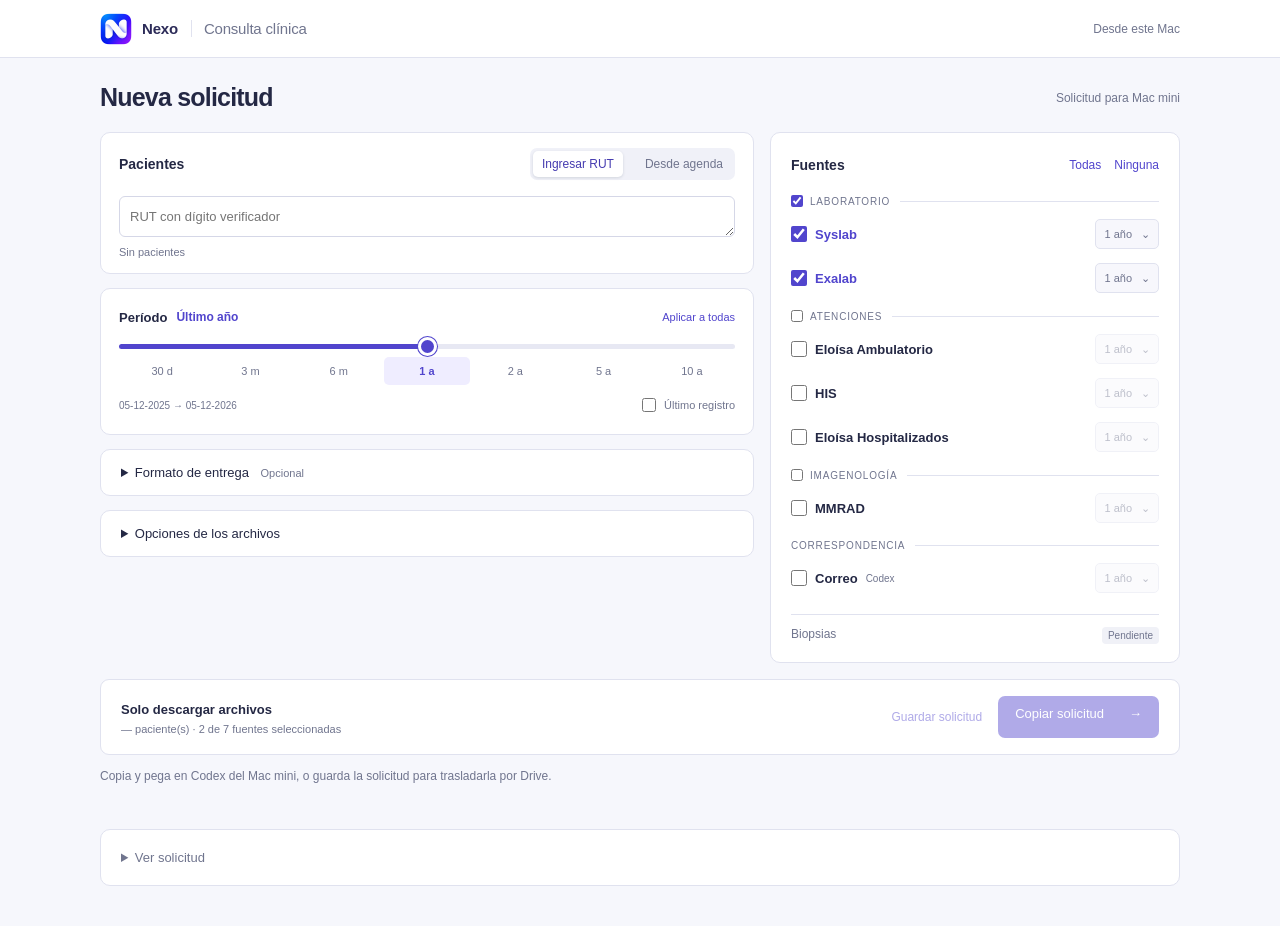
==== laboratorios-descargas/chrome-bridge/request/index.html @ 62f7bcb3 "Publicar Nexo: programa, doce skills y reserva de plantillas" ====
<!doctype html><html lang="es"><head><meta charset="utf-8"><meta name="viewport" content="width=device-width,initial-scale=1"><title>Nexo · Consulta clínica</title><link rel="icon" type="image/png" href="nexo.png"><link rel="stylesheet" href="local_app.css"><script src="clinical_catalog.js" defer></script><script src="request_form.js" defer></script><script src="request_packet.js" defer></script><script src="portable_app.js" defer></script><script src="agenda_core.js" defer></script><script src="agenda_ui.js" defer></script></head><body>
<header class="topbar"><a href="#" class="brand"><img src="nexo.png" width="32" height="32" alt=""> Nexo <b>Consulta clínica</b></a><span class="local-badge">Desde este Mac</span></header><main>
<div class="page-header"><h1>Nueva solicitud</h1><span class="local-badge">Solicitud para Mac mini</span></div>
<form id="request-form" autocomplete="off" novalidate><div class="form-content">
<section class="panel patient-panel"><div class="section-heading"><h2>Pacientes</h2><div class="patient-modes" aria-label="Origen de pacientes"><button type="button" data-patient-mode="manual" aria-pressed="true">Ingresar RUT</button><button type="button" data-patient-mode="agenda" aria-pressed="false">Desde agenda</button></div></div>
<div id="manual-patients"><label for="ruts" class="sr-only">Paciente</label><textarea id="ruts" name="ruts" rows="1" placeholder="RUT con dígito verificador" required spellcheck="false" aria-describedby="rut-status"></textarea></div>
<div id="agenda-panel" hidden><div class="agenda-controls"><label>Fecha de agenda<input id="agenda-date" type="date"></label><button id="agenda-load" type="button" class="text-button">Cargar agenda</button></div><small id="agenda-identity">Mi agenda · sesión de Eloísa de este equipo</small><p id="agenda-help" class="field-status">Abre este formulario desde la extensión de Chrome o actualiza el puente a versión 3.</p><p id="agenda-status" class="field-status" role="status" aria-live="polite"></p><div id="agenda-results" hidden><label class="agenda-select-all"><input id="agenda-all" type="checkbox">Seleccionar todos</label><div id="agenda-rows" class="agenda-rows"></div><button id="agenda-apply" type="button" class="text-button" disabled>Agregar seleccionados</button></div></div>
<span id="rut-status" class="field-status" role="status">Sin pacientes</span></section>
<section class="panel period-panel"><div class="section-heading"><h2>Período</h2><output id="period-label" for="period-range">Último año</output><button id="apply-period-all" class="text-button" type="button">Aplicar a todas</button></div><label class="sr-only" for="period-range">Período general</label><input type="range" id="period-range" min="0" max="6" step="1" value="3" aria-describedby="date-window"><div class="period-stops"><button type="button" data-period="0">30 d</button><button type="button" data-period="1">3 m</button><button type="button" data-period="2">6 m</button><button type="button" data-period="3">1 a</button><button type="button" data-period="4">2 a</button><button type="button" data-period="5">5 a</button><button type="button" data-period="6">10 a</button></div><div class="period-footer"><span id="date-window"></span><label class="latest-choice"><input type="checkbox" id="latest-only">Último registro</label></div><input type="hidden" name="period" value="1y"></section>
<details class="panel optional-delivery"><summary>Formato de entrega <span id="delivery-summary">Opcional</span></summary><label for="delivery-model" class="sr-only">Formato de entrega</label><select id="delivery-model" name="deliveryModel"><option value="documents">Solo descargar archivos</option><option value="epicrisis">Epicrisis</option><option value="telemedicina-reumatologia">Telemedicina · Reumatología</option><option value="telemedicina-gastroenterologia">Telemedicina · Gastroenterología</option><option value="evolucion-ambulatoria">Evolución · Eloísa ambulatoria</option><option value="evolucion-hospitalizados">Evolución · Hospitalizados</option><option value="custom">Libre</option></select><label id="custom-delivery" hidden><span class="sr-only">Describe la entrega</span><textarea name="deliveryInstructions" rows="3" maxlength="2000" placeholder="¿Qué necesitas recibir?"></textarea></label><p id="template-state" class="field-status" hidden>Plantilla pendiente</p></details>
<details class="panel file-options"><summary>Opciones de los archivos</summary><div class="checks"><label><input type="checkbox" name="merge">Agrupar PDF por paciente y fuente</label><label><input type="checkbox" name="patientMerge">Añadir PDF único por paciente</label></div></details>
</div>
<aside class="sources-panel panel" aria-labelledby="sources-title"><div class="section-heading"><h2 id="sources-title">Fuentes</h2><div><button type="button" id="select-all" class="text-button">Todas</button><button type="button" id="select-none" class="text-button">Ninguna</button></div></div><fieldset class="source-group"><legend><label><input type="checkbox" data-group="syslab,exalab" checked>Laboratorio</label></legend><div class="source-card" data-source-card="syslab">
<div class="source-line"><label class="source-name"><input type="checkbox" name="source" value="syslab" checked><strong>Syslab</strong></label><button class="source-period-button" type="button" data-period-toggle="syslab" aria-expanded="false" aria-controls="source-period-syslab"><span data-period-label="syslab">1 año</span><span aria-hidden="true">⌄</span></button></div>
<div class="source-period" id="source-period-syslab" hidden><input type="range" min="0" max="7" step="1" value="3" data-source-period="syslab" aria-label="Período Syslab"><button type="button" class="text-button" data-reset-period="syslab" hidden>Restablecer</button></div>
</div><div class="source-card" data-source-card="exalab">
<div class="source-line"><label class="source-name"><input type="checkbox" name="source" value="exalab" checked><strong>Exalab</strong></label><button class="source-period-button" type="button" data-period-toggle="exalab" aria-expanded="false" aria-controls="source-period-exalab"><span data-period-label="exalab">1 año</span><span aria-hidden="true">⌄</span></button></div>
<div class="source-period" id="source-period-exalab" hidden><input type="range" min="0" max="7" step="1" value="3" data-source-period="exalab" aria-label="Período Exalab"><button type="button" class="text-button" data-reset-period="exalab" hidden>Restablecer</button></div>
</div></fieldset><fieldset class="source-group"><legend><label><input type="checkbox" data-group="eloisa,his,rayen" >Atenciones</label></legend><div class="source-card" data-source-card="eloisa">
<div class="source-line"><label class="source-name"><input type="checkbox" name="source" value="eloisa" ><strong>Eloísa Ambulatorio</strong></label><button class="source-period-button" type="button" data-period-toggle="eloisa" aria-expanded="false" aria-controls="source-period-eloisa"><span data-period-label="eloisa">1 año</span><span aria-hidden="true">⌄</span></button></div>
<div class="source-period" id="source-period-eloisa" hidden><input type="range" min="0" max="7" step="1" value="3" data-source-period="eloisa" aria-label="Período Eloísa"><button type="button" class="text-button" data-reset-period="eloisa" hidden>Restablecer</button></div>
</div><details id="eloisa-options" class="content-options" hidden><summary>Contenido <span id="eloisa-content-summary"></span></summary><fieldset><legend class="sr-only">Contenido Eloísa Ambulatorio</legend><label><input type="checkbox" name="eloisaContent" value="medical" checked>Evoluciones médicas</label><label><input type="checkbox" name="eloisaContent" value="other">Otros profesionales</label><label><input type="checkbox" name="eloisaContent" value="prescriptions" checked>Recetas</label><label><input type="checkbox" name="eloisaContent" value="referrals" checked>Interconsultas</label><label><input type="checkbox" name="eloisaContent" value="attachments" checked>Documentos adjuntos</label></fieldset></details><p id="eloisa-content-error" class="field-error" hidden>Selecciona al menos un contenido.</p><input type="hidden" name="eloisaScope" value="medicos"><div class="source-card" data-source-card="his">
<div class="source-line"><label class="source-name"><input type="checkbox" name="source" value="his" ><strong>HIS</strong></label><button class="source-period-button" type="button" data-period-toggle="his" aria-expanded="false" aria-controls="source-period-his"><span data-period-label="his">1 año</span><span aria-hidden="true">⌄</span></button></div>
<div class="source-period" id="source-period-his" hidden><input type="range" min="0" max="7" step="1" value="3" data-source-period="his" aria-label="Período HIS"><button type="button" class="text-button" data-reset-period="his" hidden>Restablecer</button></div>
</div><div class="source-card" data-source-card="rayen">
<div class="source-line"><label class="source-name"><input type="checkbox" name="source" value="rayen" ><strong>Eloísa Hospitalizados</strong></label><button class="source-period-button" type="button" data-period-toggle="rayen" aria-expanded="false" aria-controls="source-period-rayen"><span data-period-label="rayen">1 año</span><span aria-hidden="true">⌄</span></button></div>
<div class="source-period" id="source-period-rayen" hidden><input type="range" min="0" max="7" step="1" value="3" data-source-period="rayen" aria-label="Período Eloísa Hospitalizados"><button type="button" class="text-button" data-reset-period="rayen" hidden>Restablecer</button></div>
</div><details id="rayen-options" class="content-options" hidden><summary>Contenido <span id="rayen-content-summary"></span></summary><fieldset><legend class="sr-only">Contenido Eloísa Hospitalizados</legend><label><input type="checkbox" name="rayenContent" value="epicrisis" checked>Epicrisis médica</label><label><input type="checkbox" name="rayenContent" value="record">Ficha clínica completa</label></fieldset></details><p id="rayen-content-error" class="field-error" hidden>Selecciona al menos un contenido.</p></fieldset><fieldset class="source-group"><legend><label><input type="checkbox" data-group="mmrad" >Imagenología</label></legend><div class="source-card" data-source-card="mmrad">
<div class="source-line"><label class="source-name"><input type="checkbox" name="source" value="mmrad" ><strong>MMRAD</strong></label><button class="source-period-button" type="button" data-period-toggle="mmrad" aria-expanded="false" aria-controls="source-period-mmrad"><span data-period-label="mmrad">1 año</span><span aria-hidden="true">⌄</span></button></div>
<div class="source-period" id="source-period-mmrad" hidden><input type="range" min="0" max="7" step="1" value="3" data-source-period="mmrad" aria-label="Período MMRAD"><button type="button" class="text-button" data-reset-period="mmrad" hidden>Restablecer</button></div>
</div></fieldset><fieldset id="mmrad-options" disabled hidden><legend class="sr-only">MMRAD: qué descargar</legend><label><input type="checkbox" name="mmradReports" checked>Informes TAC</label><label><input type="checkbox" name="mmradRadiographs" checked>Radiografías</label><small>Ecocardiograma: informe en adjuntos de Eloísa.</small></fieldset><p id="mmrad-error" class="field-error" hidden>Selecciona un tipo de descarga MMRAD.</p><fieldset class="source-group"><legend>Correspondencia</legend><div class="source-card" data-source-card="email"><div class="source-line"><label class="source-name"><input type="checkbox" name="source" value="email"><strong>Correo</strong><span class="mode-tag">Codex</span></label><button class="source-period-button" type="button" data-period-toggle="email" aria-expanded="false" aria-controls="source-period-email"><span data-period-label="email">1 año</span><span aria-hidden="true">⌄</span></button></div><div class="source-period" id="source-period-email" hidden><input type="range" min="0" max="7" step="1" value="3" data-source-period="email" aria-label="Período Correo"><button type="button" class="text-button" data-reset-period="email" hidden>Restablecer</button></div><small id="email-account" hidden>daniel.opazo@hospitalhangaroa.cl</small></div></fieldset><div class="upcoming-source"><span>Biopsias</span><span>Pendiente</span></div></aside>
<div class="request-summary"><div><strong id="summary-delivery">Solo descargar archivos</strong><p><span id="summary-patients">—</span> paciente(s) · <span id="source-count">2 de 7 fuentes seleccionadas</span></p><div id="summary-periods"></div></div><p id="form-error" class="field-error" role="alert" hidden></p><button id="new-request" type="button" class="text-button" hidden>Nuevo pedido</button><div class="portable-actions"><button type="button" class="text-button" id="save-request" disabled>Guardar solicitud</button><button id="run" type="submit" disabled>Copiar solicitud <span aria-hidden="true">→</span></button></div></div>
<div hidden><span id="summary-period"></span><div id="summary-sources"></div><span id="summary-images"></span><span id="bridge-status"></span><span id="extension-path"></span></div>
</form>
<p class="portable-note">Copia y pega en Codex del Mac mini, o guarda la solicitud para trasladarla por Drive.</p>
<p id="copy-status" role="status" aria-live="polite"></p>
<details id="request-preview" class="panel portable-output"><summary>Ver solicitud</summary><textarea id="request-text" rows="8" readonly aria-label="Solicitud para Codex"></textarea></details>
</main></body></html>
---- laboratorios-descargas/chrome-bridge/request/local_app.css ----
:root{font-family:-apple-system,BlinkMacSystemFont,"Segoe UI",sans-serif;color:#242844;background:#f6f7fc;--accent:#5145cd;--line:#e0e2ef;--muted:#70758e;--danger:#a73232}*{box-sizing:border-box}[hidden]{display:none!important}body{margin:0}a{color:var(--accent);text-decoration:none}button,input,select,textarea{font:inherit}button,a,input,select,textarea,summary{-webkit-tap-highlight-color:transparent}button,summary{cursor:pointer}button:disabled{opacity:.45;cursor:default}:focus-visible{outline:3px solid #a7a0f4;outline-offset:3px}.sr-only{position:absolute;width:1px;height:1px;margin:-1px;padding:0;clip:rect(0,0,0,0);overflow:hidden;white-space:nowrap;border:0}.topbar{height:58px;border-bottom:1px solid var(--line);background:#fff;display:flex;align-items:center;justify-content:space-between;padding:0 max(22px,calc((100% - 1080px)/2));font-size:13px}.brand{display:flex;align-items:center;gap:10px;font-weight:700}.brand>img{display:block;width:32px;height:32px;flex-shrink:0}.brand{color:#2c2b58;font-size:15px;letter-spacing:-.2px}.brand>b{border-left:1px solid var(--line);margin-left:3px;padding-left:12px;font-weight:450;color:var(--muted)}main{max-width:1080px;margin:auto;padding:25px 0 40px}.page-header{display:flex;align-items:center;justify-content:space-between;margin-bottom:20px}h1{font-size:25px;letter-spacing:-.8px;margin:0;font-weight:650}h2,.section-title{font-size:14px;font-weight:650;margin:0;display:block}.local-badge{font-size:12px;color:var(--muted)}#request-form{display:grid;grid-template-columns:minmax(0,1fr) 410px;gap:16px;align-items:start}.form-content{display:grid;gap:14px}.panel{background:white;border:1px solid var(--line);border-radius:10px;padding:20px}.section-heading{display:flex;justify-content:space-between;align-items:center;gap:12px;margin-bottom:16px}.section-heading>div{display:flex;gap:13px}.text-button{background:none;border:0;color:var(--accent);padding:3px 0;font-size:12px;min-height:28px}.section-title{margin-bottom:13px}textarea,select,input:not([type=checkbox]):not([type=range]){width:100%;border:1px solid #d5d7e7;background:#fff;border-radius:6px;padding:10px;color:inherit;font-size:13px}textarea{resize:vertical;min-height:65px}select{min-height:40px}input[type=checkbox]{accent-color:var(--accent);width:16px;height:16px;margin:0;flex-shrink:0;cursor:pointer}.field-status{display:block;color:var(--muted);font-size:11px;margin-top:8px}.period-readout{display:flex;justify-content:space-between;gap:10px;font-size:13px}.period-readout output{font-weight:600}.period-readout span{font-size:11px;color:var(--muted)}input[type=range]{--range-fill:50%;appearance:none;display:block;width:100%;height:5px;margin:25px 0 16px;border-radius:8px;background:linear-gradient(to right,var(--accent) var(--range-fill),#e7e8f3 var(--range-fill));cursor:ew-resize}input[type=range]::-webkit-slider-thumb{appearance:none;width:19px;height:19px;border:3px solid #fff;border-radius:50%;background:var(--accent);box-shadow:0 0 0 1px var(--accent)}input[type=range]::-moz-range-thumb{width:13px;height:13px;border:3px solid #fff;border-radius:50%;background:var(--accent)}input[type=range]:disabled{opacity:.35;cursor:default}.period-stops{display:flex;justify-content:space-between;margin-bottom:15px;gap:5px}.period-stops button{font-size:11px;background:none;border:0;border-radius:5px;color:var(--muted);padding:6px 9px;min-height:30px}.period-stops button[aria-pressed=true]{background:#efedff;color:var(--accent);font-weight:650}.latest-choice,.checks label{display:flex;align-items:center;gap:8px;font-size:12px}.latest-choice{padding-top:12px;border-top:1px solid var(--line)}.sources-panel{padding:18px 20px}.source-group{border:0;border-top:1px solid var(--line);padding:5px 0 9px;margin:0;min-width:0}.source-group>legend{font-size:10px;text-transform:uppercase;letter-spacing:.8px;color:var(--muted);padding:0 10px 0 0}.source-group>legend label{display:flex;align-items:center;gap:7px}.source-group>legend input{width:12px;height:12px}.source-card{padding:8px 0 3px}.source-line{display:flex;align-items:center;justify-content:space-between;gap:12px}.source-name{display:flex;align-items:center;gap:8px;font-size:13px}.source-name strong{font-weight:600}.inherit{display:flex;align-items:center;gap:5px;color:var(--muted);font-size:10px}.inherit input{width:12px;height:12px}.source-period{display:flex;align-items:center;gap:15px;padding-left:24px;margin-top:4px}.source-period input{margin:9px 0 8px;height:3px;min-width:0}.source-period output{white-space:nowrap;min-width:56px;text-align:right;font-size:11px;color:var(--muted)}.source-period input::-webkit-slider-thumb{width:14px;height:14px;border-width:2px}.source-card:has(.source-name input:not(:checked)) .source-period{opacity:.55}.source-card:has(.source-name input:checked) strong{color:var(--accent)}.nested-option{display:block;margin:4px 0 5px 24px}.nested-option select{min-height:28px;padding:4px 8px;font-size:11px}#mmrad-options{border:0;padding:4px 0 0 24px;margin:0;display:flex;flex-wrap:wrap;gap:10px 14px}#mmrad-options label{display:flex;align-items:center;gap:6px;font-size:11px}#mmrad-options input{width:13px;height:13px}#mmrad-options small{display:block;width:100%;font-size:10px;color:var(--muted)}.file-options{margin-top:16px;padding-top:12px;border-top:1px solid var(--line)}summary{font-size:12px;color:var(--muted)}.checks{display:grid;gap:12px;margin-top:16px}.settings-panel{padding:14px 20px}.settings-panel details{margin:0}.grid{display:grid;grid-template-columns:1fr 1fr;gap:10px;margin:15px 0}.grid label{font-size:11px}.grid input{margin-top:5px}#credential-panel>label{display:flex;gap:8px;align-items:center;font-size:11px}#credential-panel button{margin-top:15px}.request-summary{grid-column:1/-1;border:1px solid var(--line);border-radius:9px;background:#fff;display:flex;justify-content:space-between;gap:16px;align-items:center;padding:16px 20px}.request-summary strong{font-size:13px;font-weight:600}.request-summary p{margin:5px 0 0;font-size:11px;color:var(--muted)}#summary-periods{font-size:11px;color:var(--muted);margin-top:5px;line-height:1.6}#summary-periods:empty{display:none}#run{border:0;border-radius:7px;background:var(--accent);color:white;min-height:42px;padding:10px 17px;display:flex;justify-content:space-between;gap:25px;white-space:nowrap;font-size:13px}.field-error,#error{color:var(--danger)!important;font-size:12px}.activity-area{margin-top:28px}.activity-area h2{font-size:14px}.activity-area section{margin:20px 0}.activity-area button,#credential-panel button{font-size:12px;border:1px solid #d5d7e7;border-radius:6px;padding:9px 12px;color:var(--accent);background:#f3f2fc}.activity-area button{margin:3px 3px 3px 0}#history{padding:0;list-style:none;font-size:12px;color:var(--muted)}#history button{display:block;width:100%;text-align:left;background:white;margin-bottom:7px;line-height:1.6}#result{background:white;border:1px solid var(--line);border-radius:10px;padding:20px}#state{margin-bottom:12px}#source-states,#files{font-size:12px;line-height:1.8;padding-left:20px}#files li{overflow-wrap:anywhere}#archive-state,#delivery-state{font-size:12px;color:var(--muted)}#delivery-result{border-top:1px solid var(--line);padding-top:8px;margin-top:14px}#delivery-prompt{display:block;margin-top:10px;font-size:11px}pre{white-space:pre-wrap;overflow-wrap:anywhere;max-height:260px;overflow:auto;font-size:11px}.hint{font-size:11px;color:var(--muted)}#detail-panel{margin-top:12px}
@media(max-width:1140px){main{padding:22px 22px 36px}#request-form{grid-template-columns:minmax(0,1fr) 370px}.period-readout{flex-wrap:wrap}}@media(max-width:760px){main{padding:20px 14px 30px}.topbar{padding:0 16px}.brand>b{font-size:12px}h1{font-size:22px}#request-form{grid-template-columns:1fr;gap:12px}.panel{padding:17px}.request-summary{flex-wrap:wrap;padding:16px}#run{width:100%;justify-content:space-between}.grid{grid-template-columns:1fr}.source-period input{height:5px;margin:13px 0}.source-period input::-webkit-slider-thumb{width:18px;height:18px}.source-card{padding-top:10px}.source-group>legend{font-size:11px}.source-name{font-size:14px}.inherit{font-size:12px}.inherit input{width:15px;height:15px}.local-badge{font-size:11px}.source-period output{font-size:12px}.text-button{min-height:32px}}

.source-period-button{display:flex;align-items:center;gap:9px;background:#f7f7fc;border:1px solid var(--line);border-radius:5px;padding:5px 8px;font-size:11px;color:var(--muted);white-space:nowrap;min-height:30px}.source-period-button.is-custom{color:var(--accent);border-color:#a9a0e9;background:#f0edff}.source-period-button[aria-expanded=true]>span:last-child{transform:rotate(180deg)}.source-period .text-button{white-space:nowrap;font-size:10px}.source-card{padding:7px 0}.source-group{padding-bottom:10px}.optional-delivery,.file-options{padding:15px 20px;margin:0}.optional-delivery>summary,.file-options>summary{font-size:13px;color:#242844}.optional-delivery>summary span{font-size:11px;color:var(--muted);margin-left:8px}.optional-delivery select{margin-top:15px}.source-period{gap:12px;padding-top:3px;padding-bottom:4px}@media(max-width:760px){.source-period-button{min-height:36px;font-size:12px}.source-period .text-button{font-size:11px;min-height:36px}}

/* Compact request controls, shared by the Mini and the portable Air form. */
.patient-panel{padding:15px 18px}.patient-panel .section-title{margin-bottom:8px}#ruts{min-height:39px;max-height:160px;line-height:19px;resize:vertical}.patient-panel .field-status{margin-top:5px}.period-panel{padding:14px 18px}.period-panel .section-heading{margin:0 0 7px;gap:9px}.period-panel h2{font-size:13px}.period-panel output{font-size:12px;font-weight:600;color:var(--accent);margin-right:auto}.period-panel .text-button{font-size:11px}.period-panel input[type=range]{margin:13px 0 8px}.period-stops{margin:0 0 5px;display:grid;grid-template-columns:repeat(7,minmax(0,1fr));gap:2px}.period-stops button{padding:5px 0;font-size:11px;min-height:28px;white-space:nowrap}.period-footer{display:flex;align-items:center;justify-content:space-between;gap:10px;flex-wrap:wrap;font-size:10px;color:var(--muted)}.period-footer .latest-choice{border:0;padding:0;font-size:11px;min-height:30px}.period-footer input{width:14px;height:14px}.settings-panel{padding:13px 18px}.settings-panel summary{font-size:12px}#history-panel>summary{font-size:13px}#history-panel{margin-bottom:20px}.portable-note{font-size:12px;color:var(--muted);margin:14px 0 0}.portable-actions{display:flex;align-items:center;gap:16px}.portable-output{margin-top:16px}.portable-output textarea{font-size:12px;line-height:1.5;min-height:200px}.portable-output>summary{font-size:13px}.portable-output textarea{margin-top:12px}#copy-status{min-height:18px;font-size:12px;color:var(--accent)}@media(max-width:760px){.period-panel{padding:14px}.period-panel .section-heading{gap:7px}.period-panel output{font-size:11px}.portable-actions{width:100%;flex-wrap:wrap}.portable-actions #run{width:auto;flex:1}.period-footer{gap:4px}}

/* Contenido opcional: oculto al iniciar, sin aumentar la densidad inicial. */
.content-options{margin:0 0 8px 29px;font-size:12px}.content-options summary{cursor:pointer;color:var(--muted,#65756c);padding:4px 0}.content-options summary span{font-size:11px;margin-left:6px;color:#89928d}.content-options fieldset{display:grid;gap:9px;border:0;padding:10px 0 5px;margin:0}.content-options label{display:flex;align-items:center;gap:8px;font-size:12px}.content-options small{font-size:11px;color:#65756c}.content-options input{margin:0}.optional-delivery textarea{margin-top:10px;resize:vertical;min-height:80px}#custom-delivery{display:block}.source-name strong{font-size:13px}.sources-panel .field-error{font-size:12px;margin:4px 0 8px 29px}#pending-reports{font-size:13px;padding-left:20px}

#email-account{display:block;overflow-wrap:anywhere;margin-top:5px;color:var(--muted)}
#email-account[hidden]{display:none}#receipt-panel{margin:18px 0}#receipts pre{white-space:pre-wrap;overflow-wrap:anywhere;font:12px/1.7 ui-monospace,monospace;padding:12px;background:#f0f1f8;border-radius:8px}#receipts a{font-size:12px}#mail-step{margin:12px 0}#mail-prompt{width:100%;margin-top:8px}

.mode-tag{font-size:10px;color:var(--muted);font-weight:400}.upcoming-source{border-top:1px solid var(--line);display:flex;justify-content:space-between;padding-top:12px;margin-top:4px;font-size:12px;color:var(--muted)}.upcoming-source span:last-child{font-size:10px;background:#f0f1f7;border-radius:4px;padding:3px 6px}#result-count{font-size:12px;color:var(--muted);margin:0 0 12px}.receipt-actions{display:flex;align-items:center;gap:10px;margin-top:8px;flex-wrap:wrap}#receipt-copy-status{font-size:11px;color:var(--accent)}

/* Selector de pacientes: mismo tamaño basal; resultados sólo al abrir la agenda. */
.patient-modes{display:flex;gap:4px;margin-left:auto;background:#f0f1f8;border-radius:7px;padding:3px}
.patient-modes button{border:0;background:transparent;color:var(--muted,#70758e);font:inherit;font-size:12px;padding:6px 9px;border-radius:5px;cursor:pointer}
.patient-modes button[aria-pressed="true"]{background:white;color:#453bb0;box-shadow:0 1px 3px #1232}
.agenda-controls{display:flex;align-items:end;gap:12px;margin:14px 0 8px}
.agenda-controls label{font-size:12px;flex:1}.agenda-controls input{display:block;width:100%;margin-top:5px;padding:8px;border:1px solid #e0e2ef;border-radius:6px;font:inherit}
.agenda-rows{max-height:300px;overflow-y:auto;margin:8px 0;border-top:1px solid #e5e6f0}
.agenda-row{display:grid;grid-template-columns:18px minmax(0,1fr) auto;gap:9px;align-items:center;border-bottom:1px solid #e5e6f0;padding:10px 2px;font-size:12px}
.agenda-row strong,.agenda-row small{display:block;overflow-wrap:anywhere}.agenda-row small,#agenda-identity{color:#70758e;font-size:11px}.agenda-time{font-size:11px;max-width:80px}.agenda-select-all{font-size:12px}
@media(max-width:580px){.patient-panel .section-heading{flex-wrap:wrap}.patient-modes{margin-left:0}.agenda-time{max-width:55px}}
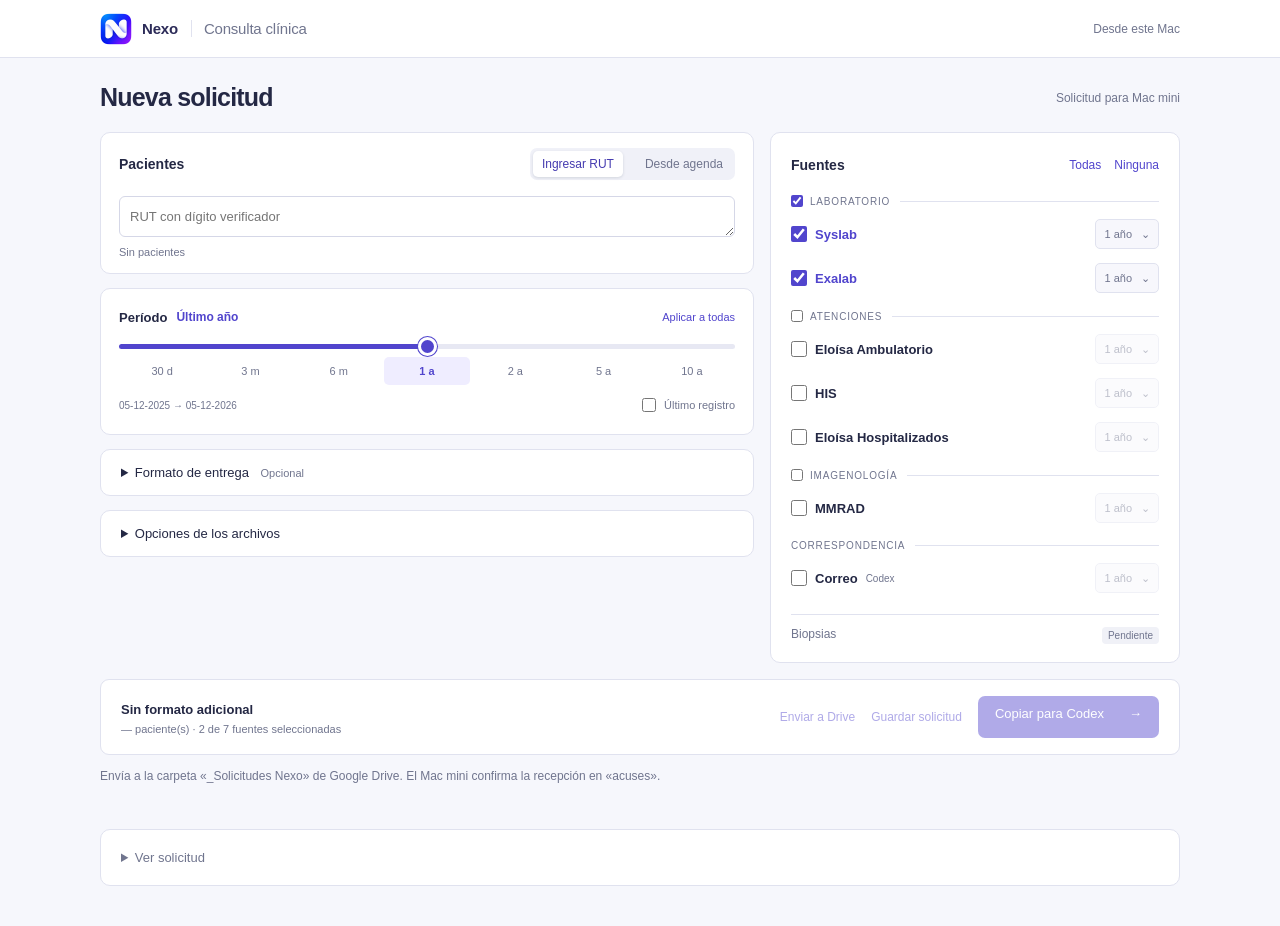
==== commit a3ea642e: "Integrate resumable clinical deliveries, patient archives and shared contracts" ====
--- a/laboratorios-descargas/chrome-bridge/request/index.html
+++ b/laboratorios-descargas/chrome-bridge/request/index.html
@@ -7,7 +7,7 @@
 <div id="agenda-panel" hidden><div class="agenda-controls"><label>Fecha de agenda<input id="agenda-date" type="date"></label><button id="agenda-load" type="button" class="text-button">Cargar agenda</button></div><small id="agenda-identity">Mi agenda · sesión de Eloísa de este equipo</small><p id="agenda-help" class="field-status">Abre este formulario desde la extensión de Chrome o actualiza el puente a versión 3.</p><p id="agenda-status" class="field-status" role="status" aria-live="polite"></p><div id="agenda-results" hidden><label class="agenda-select-all"><input id="agenda-all" type="checkbox">Seleccionar todos</label><div id="agenda-rows" class="agenda-rows"></div><button id="agenda-apply" type="button" class="text-button" disabled>Agregar seleccionados</button></div></div>
 <span id="rut-status" class="field-status" role="status">Sin pacientes</span></section>
 <section class="panel period-panel"><div class="section-heading"><h2>Período</h2><output id="period-label" for="period-range">Último año</output><button id="apply-period-all" class="text-button" type="button">Aplicar a todas</button></div><label class="sr-only" for="period-range">Período general</label><input type="range" id="period-range" min="0" max="6" step="1" value="3" aria-describedby="date-window"><div class="period-stops"><button type="button" data-period="0">30 d</button><button type="button" data-period="1">3 m</button><button type="button" data-period="2">6 m</button><button type="button" data-period="3">1 a</button><button type="button" data-period="4">2 a</button><button type="button" data-period="5">5 a</button><button type="button" data-period="6">10 a</button></div><div class="period-footer"><span id="date-window"></span><label class="latest-choice"><input type="checkbox" id="latest-only">Último registro</label></div><input type="hidden" name="period" value="1y"></section>
-<details class="panel optional-delivery"><summary>Formato de entrega <span id="delivery-summary">Opcional</span></summary><label for="delivery-model" class="sr-only">Formato de entrega</label><select id="delivery-model" name="deliveryModel"><option value="documents">Solo descargar archivos</option><option value="epicrisis">Epicrisis</option><option value="telemedicina-reumatologia">Telemedicina · Reumatología</option><option value="telemedicina-gastroenterologia">Telemedicina · Gastroenterología</option><option value="evolucion-ambulatoria">Evolución · Eloísa ambulatoria</option><option value="evolucion-hospitalizados">Evolución · Hospitalizados</option><option value="custom">Libre</option></select><label id="custom-delivery" hidden><span class="sr-only">Describe la entrega</span><textarea name="deliveryInstructions" rows="3" maxlength="2000" placeholder="¿Qué necesitas recibir?"></textarea></label><p id="template-state" class="field-status" hidden>Plantilla pendiente</p></details>
+<details class="panel optional-delivery"><summary>Formato de entrega <span id="delivery-summary">Opcional</span></summary><label for="delivery-model" class="sr-only">Formato de entrega</label><select id="delivery-model" name="deliveryModel"><option value="documents">Sin formato adicional</option><option value="epicrisis">Epicrisis</option><option value="telemedicina-reumatologia">Telemedicina · Reumatología</option><option value="telemedicina-gastroenterologia">Telemedicina · Gastroenterología</option><option value="evolucion-ambulatoria">Evolución · Eloísa ambulatoria</option><option value="evolucion-hospitalizados">Evolución · Hospitalizados</option><option value="custom">Libre</option></select><label id="custom-delivery" hidden><span class="sr-only">Describe la entrega</span><textarea name="deliveryInstructions" rows="3" maxlength="2000" placeholder="¿Qué necesitas recibir?"></textarea></label><p id="template-state" class="field-status" hidden>Plantilla pendiente</p></details>
 <details class="panel file-options"><summary>Opciones de los archivos</summary><div class="checks"><label><input type="checkbox" name="merge">Agrupar PDF por paciente y fuente</label><label><input type="checkbox" name="patientMerge">Añadir PDF único por paciente</label></div></details>
 </div>
 <aside class="sources-panel panel" aria-labelledby="sources-title"><div class="section-heading"><h2 id="sources-title">Fuentes</h2><div><button type="button" id="select-all" class="text-button">Todas</button><button type="button" id="select-none" class="text-button">Ninguna</button></div></div><fieldset class="source-group"><legend><label><input type="checkbox" data-group="syslab,exalab" checked>Laboratorio</label></legend><div class="source-card" data-source-card="syslab">
@@ -29,10 +29,10 @@
 <div class="source-line"><label class="source-name"><input type="checkbox" name="source" value="mmrad" ><strong>MMRAD</strong></label><button class="source-period-button" type="button" data-period-toggle="mmrad" aria-expanded="false" aria-controls="source-period-mmrad"><span data-period-label="mmrad">1 año</span><span aria-hidden="true">⌄</span></button></div>
 <div class="source-period" id="source-period-mmrad" hidden><input type="range" min="0" max="7" step="1" value="3" data-source-period="mmrad" aria-label="Período MMRAD"><button type="button" class="text-button" data-reset-period="mmrad" hidden>Restablecer</button></div>
 </div></fieldset><fieldset id="mmrad-options" disabled hidden><legend class="sr-only">MMRAD: qué descargar</legend><label><input type="checkbox" name="mmradReports" checked>Informes TAC</label><label><input type="checkbox" name="mmradRadiographs" checked>Radiografías</label><small>Ecocardiograma: informe en adjuntos de Eloísa.</small></fieldset><p id="mmrad-error" class="field-error" hidden>Selecciona un tipo de descarga MMRAD.</p><fieldset class="source-group"><legend>Correspondencia</legend><div class="source-card" data-source-card="email"><div class="source-line"><label class="source-name"><input type="checkbox" name="source" value="email"><strong>Correo</strong><span class="mode-tag">Codex</span></label><button class="source-period-button" type="button" data-period-toggle="email" aria-expanded="false" aria-controls="source-period-email"><span data-period-label="email">1 año</span><span aria-hidden="true">⌄</span></button></div><div class="source-period" id="source-period-email" hidden><input type="range" min="0" max="7" step="1" value="3" data-source-period="email" aria-label="Período Correo"><button type="button" class="text-button" data-reset-period="email" hidden>Restablecer</button></div><small id="email-account" hidden>daniel.opazo@hospitalhangaroa.cl</small></div></fieldset><div class="upcoming-source"><span>Biopsias</span><span>Pendiente</span></div></aside>
-<div class="request-summary"><div><strong id="summary-delivery">Solo descargar archivos</strong><p><span id="summary-patients">—</span> paciente(s) · <span id="source-count">2 de 7 fuentes seleccionadas</span></p><div id="summary-periods"></div></div><p id="form-error" class="field-error" role="alert" hidden></p><button id="new-request" type="button" class="text-button" hidden>Nuevo pedido</button><div class="portable-actions"><button type="button" class="text-button" id="save-request" disabled>Guardar solicitud</button><button id="run" type="submit" disabled>Copiar solicitud <span aria-hidden="true">→</span></button></div></div>
+<div class="request-summary"><div><strong id="summary-delivery">Sin formato adicional</strong><p><span id="summary-patients">—</span> paciente(s) · <span id="source-count">2 de 7 fuentes seleccionadas</span></p><div id="summary-periods"></div></div><p id="form-error" class="field-error" role="alert" hidden></p><button id="new-request" type="button" class="text-button" hidden>Nuevo pedido</button><div class="portable-actions"><button type="button" class="text-button" id="send-drive" disabled>Enviar a Drive</button><button type="button" class="text-button" id="save-request" disabled>Guardar solicitud</button><button id="run" type="submit" disabled>Copiar para Codex <span aria-hidden="true">→</span></button></div></div>
 <div hidden><span id="summary-period"></span><div id="summary-sources"></div><span id="summary-images"></span><span id="bridge-status"></span><span id="extension-path"></span></div>
 </form>
-<p class="portable-note">Copia y pega en Codex del Mac mini, o guarda la solicitud para trasladarla por Drive.</p>
+<p class="portable-note">Envía a la carpeta «_Solicitudes Nexo» de Google Drive. El Mac mini confirma la recepción en «acuses».</p>
 <p id="copy-status" role="status" aria-live="polite"></p>
 <details id="request-preview" class="panel portable-output"><summary>Ver solicitud</summary><textarea id="request-text" rows="8" readonly aria-label="Solicitud para Codex"></textarea></details>
 </main></body></html>
